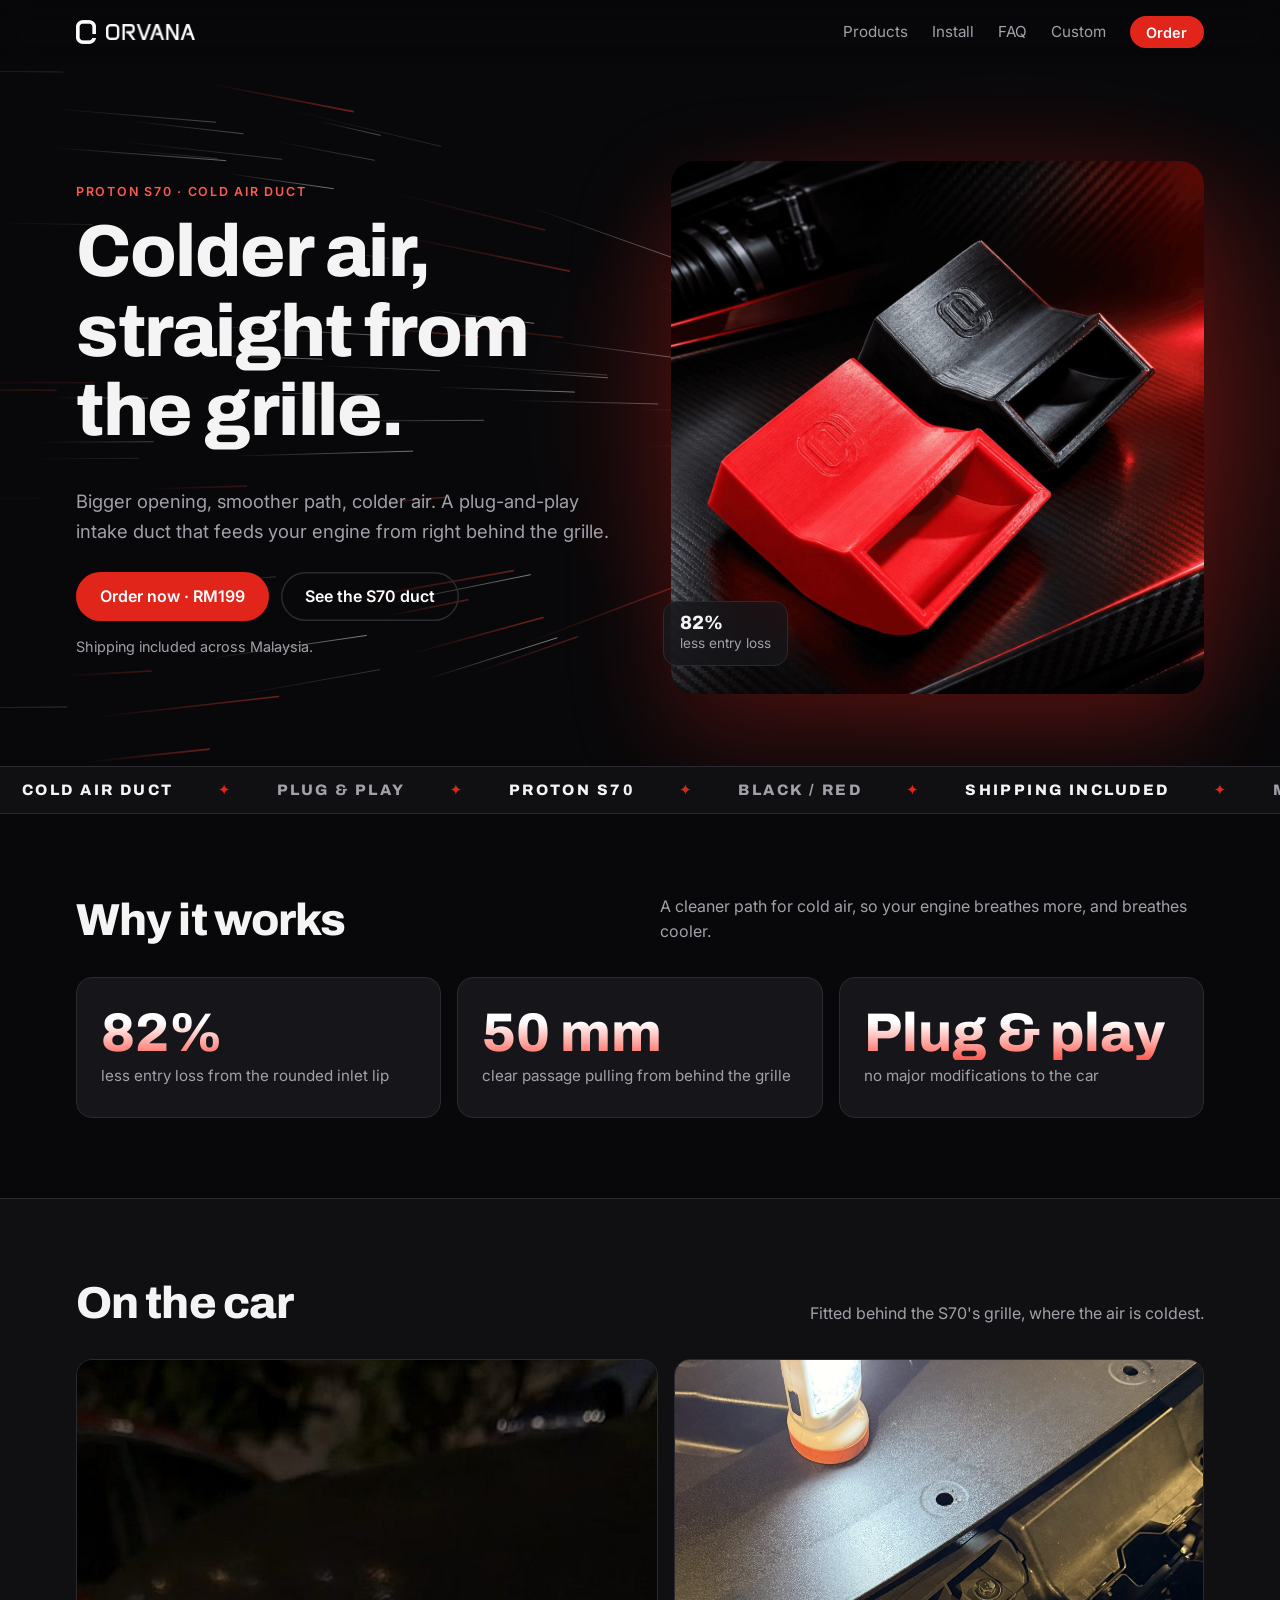
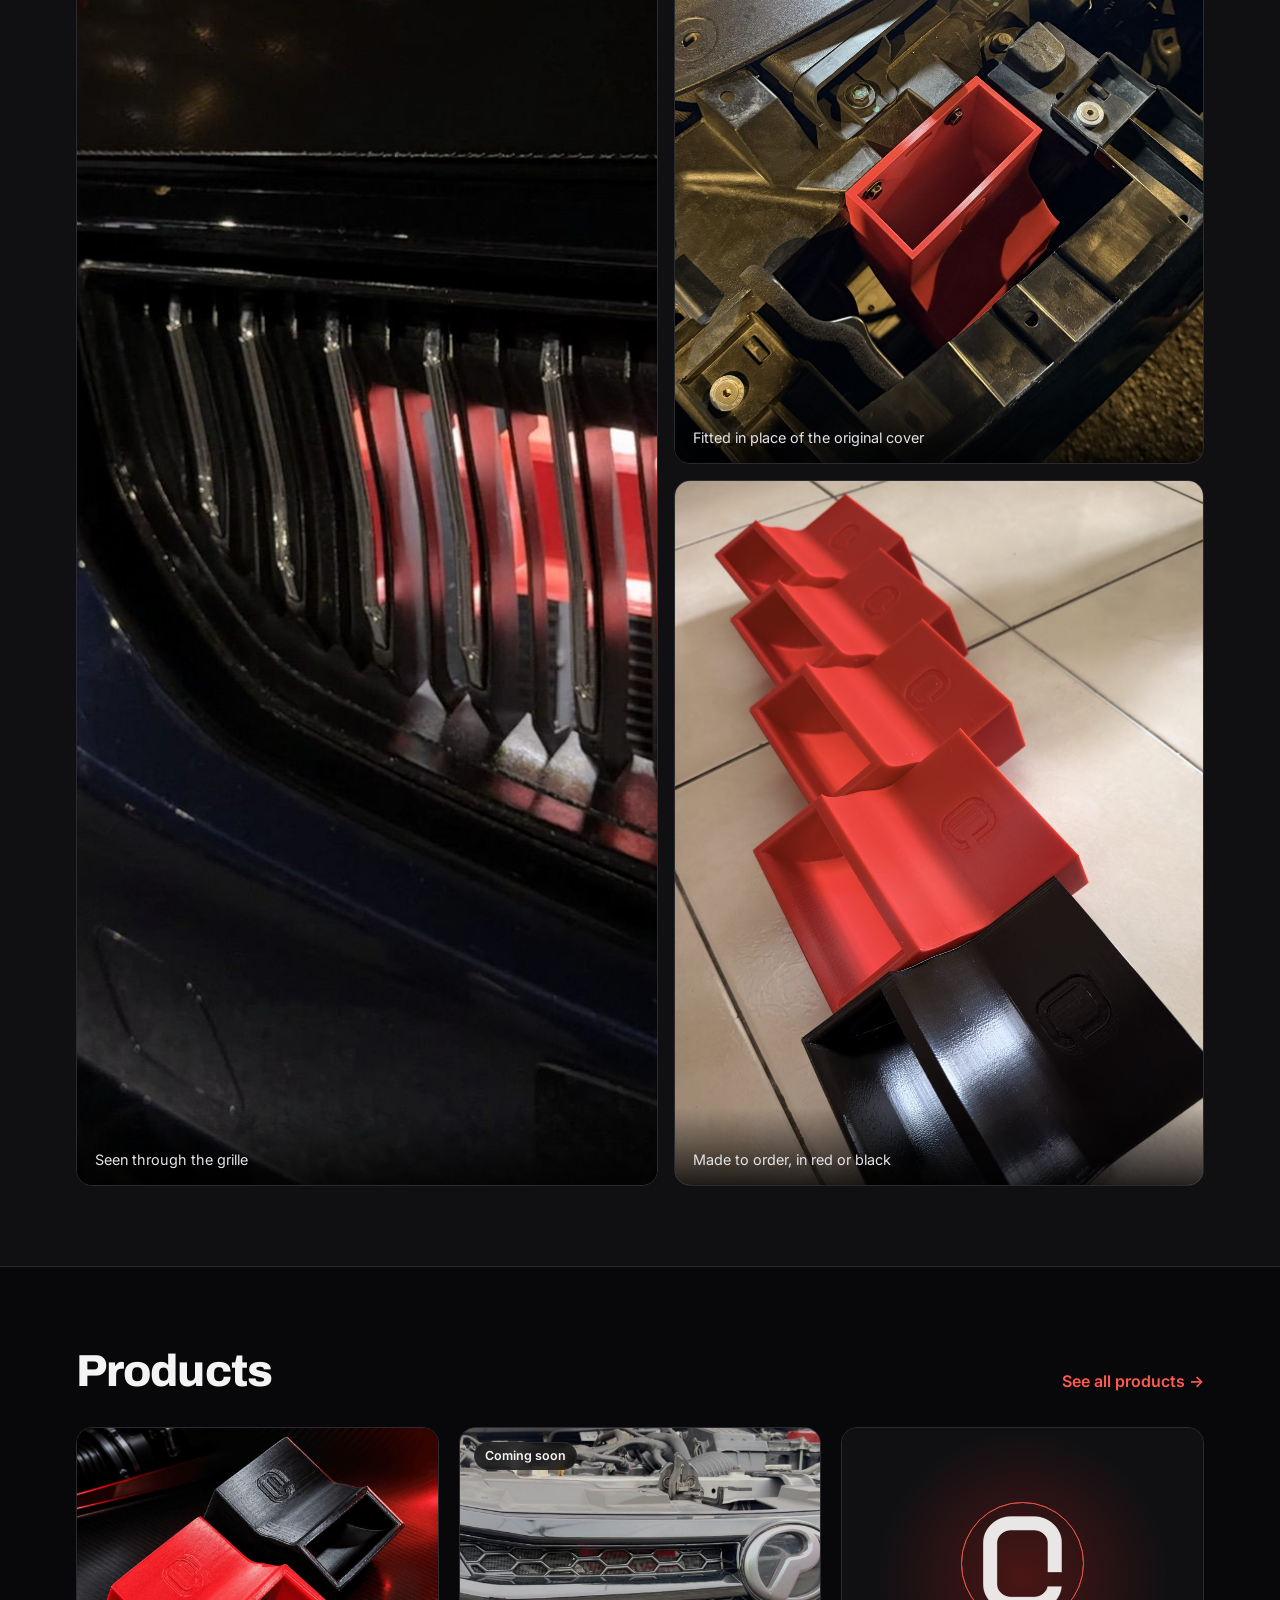
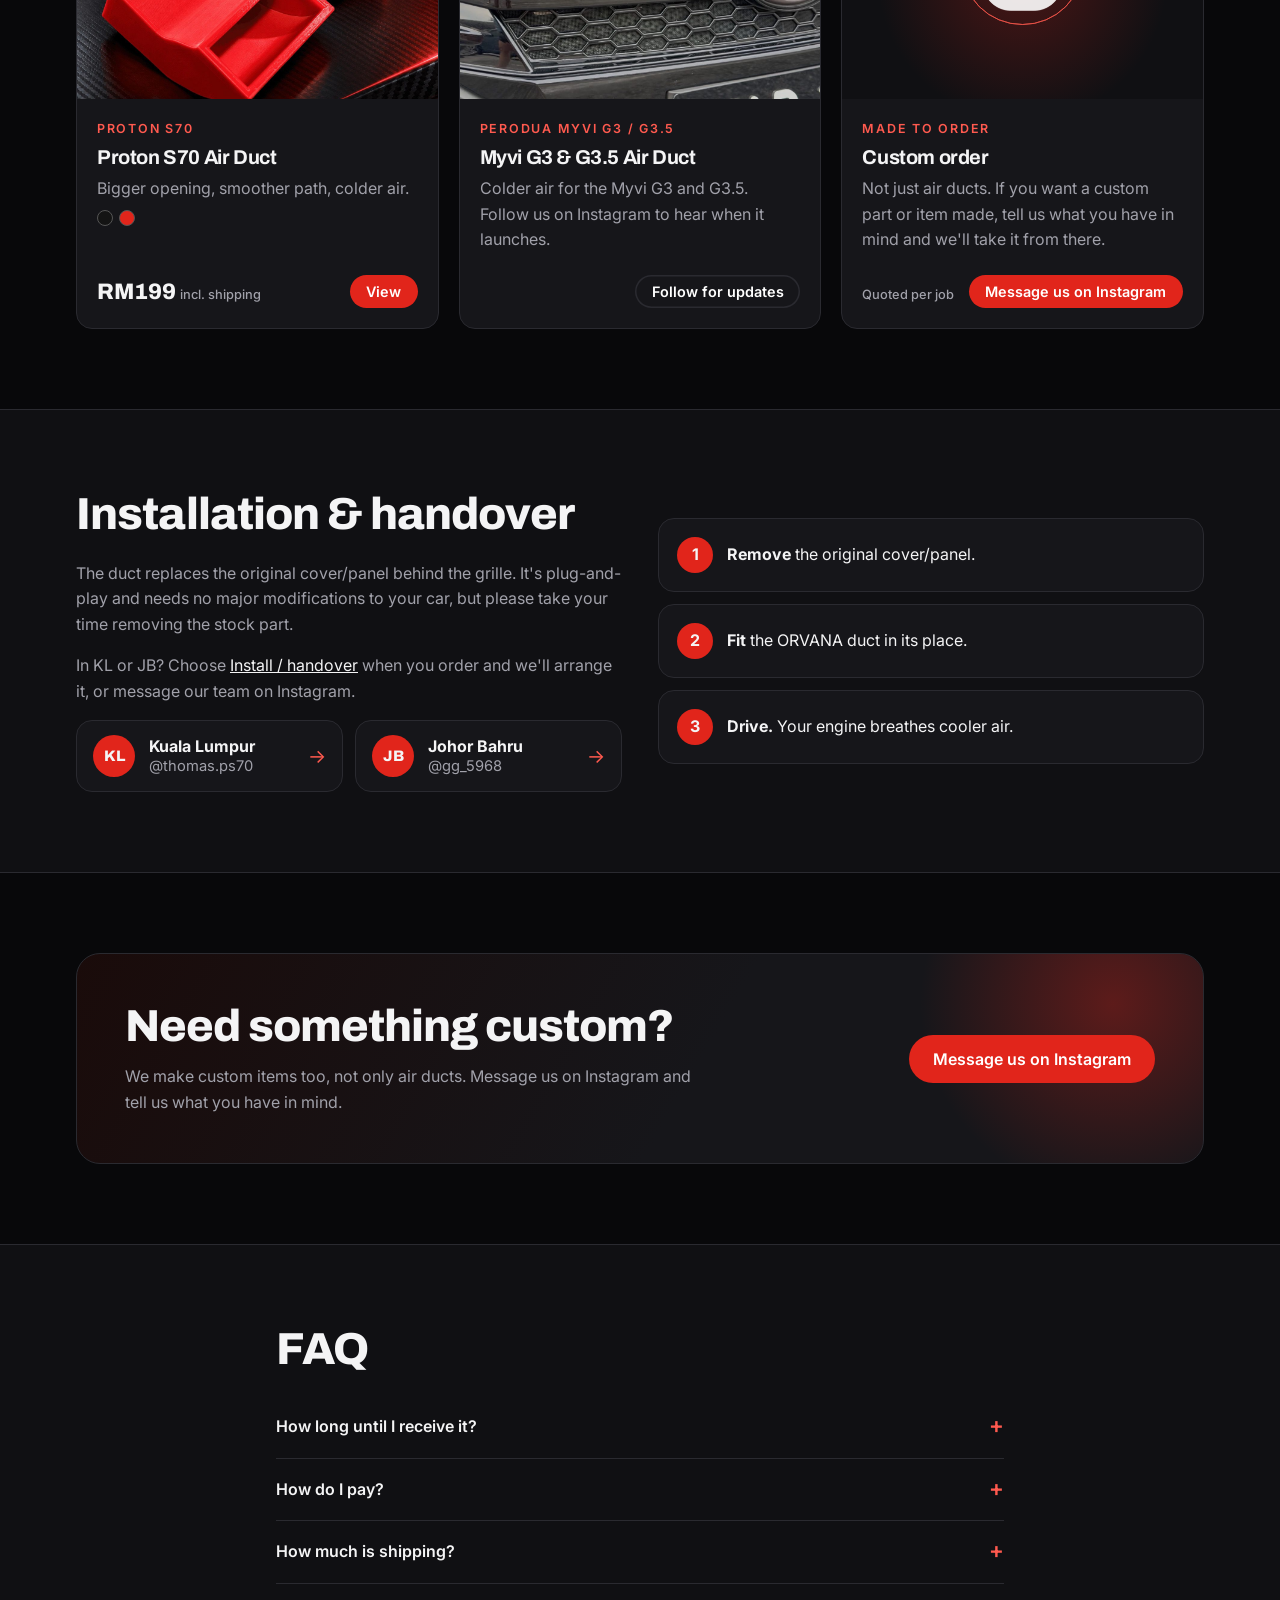
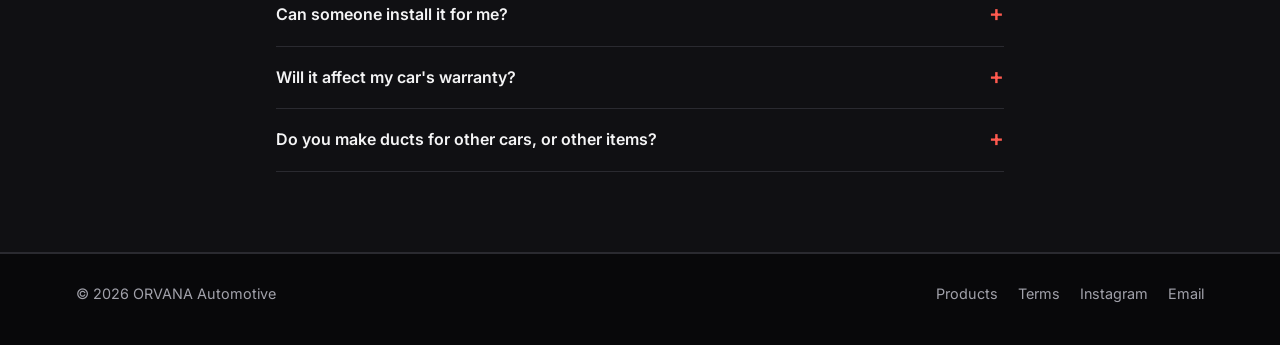
==== public/index.html @ 96501885 "Redesign as an animated multi-page site - Split into Home, Products, S70 product page, Order, Terms " ====
<!doctype html>
<html lang="en">
<head>
  <meta charset="utf-8">
  <meta name="viewport" content="width=device-width, initial-scale=1">
  <title>ORVANA — Cold air ducts for your car</title>
  <meta name="description" content="3D-printed cold air ducts. Bigger opening, smoother path, colder air. Proton S70 available now, shipping included across Malaysia.">
  <meta property="og:title" content="ORVANA — Cold air ducts for your car">
  <meta property="og:description" content="Bigger opening, smoother path, colder air. Shipping included across Malaysia.">
  <meta property="og:url" content="https://orvana.pages.dev/">
  <meta property="og:image" content="https://orvana.pages.dev/assets/img/s70-studio.jpg">
  <meta property="og:type" content="website">
  <meta name="theme-color" content="#08080a">
  <link rel="icon" href="assets/img/favicon.png" type="image/png">
  <link rel="apple-touch-icon" href="assets/img/apple-touch-icon.png">
  <link rel="preconnect" href="https://fonts.googleapis.com">
  <link rel="preconnect" href="https://fonts.gstatic.com" crossorigin>
  <link href="https://fonts.googleapis.com/css2?family=Archivo:wght@400;600;800&family=Inter:wght@400;500;600&display=swap" rel="stylesheet">
  <link rel="stylesheet" href="assets/css/style.css">
</head>
<body data-page="home">
  <header class="site-header" id="site-header"></header>

  <main>
    <section class="hero">
      <canvas id="airflow" aria-hidden="true"></canvas>
      <div class="wrap hero-inner">
        <div class="hero-copy">
          <p class="eyebrow">Proton S70 · Cold Air Duct</p>
          <h1><span class="line"><span>Colder air,</span></span><span class="line"><span>straight from the grille.</span></span></h1>
          <p class="lede">Bigger opening, smoother path, colder air. A plug-and-play intake duct that feeds your engine from right behind the grille.</p>
          <div class="hero-actions">
            <a href="order.html" class="btn" data-price="Order now · {price}">Order now</a>
            <a href="s70-air-duct.html" class="btn btn-ghost">See the S70 duct</a>
          </div>
          <p class="hero-note">Shipping included across Malaysia.</p>
        </div>
        <div class="hero-media">
          <img src="assets/img/s70-studio.jpg" alt="ORVANA S70 air ducts in red and black" width="1200" height="1200" fetchpriority="high">
          <div class="hero-chip"><strong>82%</strong>less entry loss</div>
        </div>
      </div>
    </section>

    <div class="marquee" aria-hidden="true">
      <div class="marquee-track">
        <span>Cold air duct</span><span>Plug &amp; play</span><span>Proton S70</span><span>Black / Red</span><span>Shipping included</span><span>Myvi G3 &amp; G3.5 soon</span>
        <span>Cold air duct</span><span>Plug &amp; play</span><span>Proton S70</span><span>Black / Red</span><span>Shipping included</span><span>Myvi G3 &amp; G3.5 soon</span>
      </div>
    </div>

    <section class="section">
      <div class="wrap">
        <div class="section-head reveal">
          <h2>Why it works</h2>
          <p>A cleaner path for cold air, so your engine breathes more, and breathes cooler.</p>
        </div>
        <div class="stats-grid">
          <div class="stat reveal"><strong data-count="82" data-suffix="%">82%</strong><span>less entry loss from the rounded inlet lip</span></div>
          <div class="stat reveal"><strong data-count="50" data-suffix=" mm">50 mm</strong><span>clear passage pulling from behind the grille</span></div>
          <div class="stat reveal"><strong>Plug &amp; play</strong><span>no major modifications to the car</span></div>
        </div>
      </div>
    </section>

    <section class="section section-alt">
      <div class="wrap">
        <div class="section-head reveal">
          <h2>On the car</h2>
          <p>Fitted behind the S70's grille, where the air is coldest.</p>
        </div>
        <div class="mosaic">
          <figure class="reveal"><img src="assets/img/s70-grille.jpg" alt="Red ORVANA duct glowing behind a Proton S70 grille at night" loading="lazy"><figcaption>Seen through the grille</figcaption></figure>
          <figure class="reveal"><img src="assets/img/s70-fitted.jpg" alt="Red ORVANA duct fitted behind the grille" loading="lazy"><figcaption>Fitted in place of the original cover</figcaption></figure>
          <figure class="reveal"><img src="assets/img/s70-batch.jpg" alt="A batch of red and black ORVANA ducts" loading="lazy"><figcaption>Made to order, in red or black</figcaption></figure>
        </div>
      </div>
    </section>

    <section class="section">
      <div class="wrap">
        <div class="section-head reveal">
          <h2>Products</h2>
          <a class="text-link" href="products.html">See all products →</a>
        </div>
        <div class="product-list" data-products></div>
      </div>
    </section>

    <section id="install" class="section section-alt">
      <div class="wrap install">
        <div>
          <h2 class="reveal">Installation &amp; handover</h2>
          <p class="reveal">The duct replaces the original cover/panel behind the grille. It's plug-and-play and needs no major modifications to your car, but please take your time removing the stock part.</p>
          <p class="reveal">In KL or JB? Choose <a href="order.html">Install / handover</a> when you order and we'll arrange it, or message our team on Instagram.</p>
          <div class="installers" data-installers></div>
        </div>
        <ol class="steps">
          <li class="reveal"><span><strong>Remove</strong> the original cover/panel.</span></li>
          <li class="reveal"><span><strong>Fit</strong> the ORVANA duct in its place.</span></li>
          <li class="reveal"><span><strong>Drive.</strong> Your engine breathes cooler air.</span></li>
        </ol>
      </div>
    </section>

    <section class="section">
      <div class="wrap">
        <div class="band reveal">
          <div>
            <h2>Need something custom?</h2>
            <p>We make custom items too, not only air ducts. Message us on Instagram and tell us what you have in mind.</p>
          </div>
          <a data-ig-dm href="#" class="btn" target="_blank" rel="noopener">Message us on Instagram</a>
        </div>
      </div>
    </section>

    <section id="faq" class="section section-alt">
      <div class="wrap narrow">
        <h2 class="reveal">FAQ</h2>
        <details class="reveal">
          <summary>How long until I receive it?</summary>
          <p>Every duct is made to order. Please allow up to 5 working days for your order to be prepared and shipped, plus courier time.</p>
        </details>
        <details class="reveal">
          <summary>How do I pay?</summary>
          <p>After you send your order, we'll contact you to confirm it and share payment details. Full payment is needed before we process and ship your order.</p>
        </details>
        <details class="reveal">
          <summary>How much is shipping?</summary>
          <p data-price="Nothing extra — {price} includes shipping anywhere in Malaysia.">Nothing extra — the price includes shipping anywhere in Malaysia.</p>
        </details>
        <details class="reveal">
          <summary>Can someone install it for me?</summary>
          <p>Yes, in KL and JB. Choose <em>Install / handover</em> when you order and we'll arrange it with you. You can also message <a data-installer="KL" href="#">our KL contact</a> or <a data-installer="JB" href="#">our JB contact</a> on Instagram.</p>
        </details>
        <details class="reveal">
          <summary>Will it affect my car's warranty?</summary>
          <p>Installation involves removing an original part, so we can't guarantee your manufacturer warranty remains valid. Please check with your authorised service centre if this is a concern. See our <a href="terms.html">terms</a>.</p>
        </details>
        <details class="reveal">
          <summary>Do you make ducts for other cars, or other items?</summary>
          <p>A Myvi G3 &amp; G3.5 version is on the way. For another car, or any other custom item, <a data-ig-dm href="#" target="_blank" rel="noopener">message us on Instagram</a>.</p>
        </details>
      </div>
    </section>
  </main>

  <footer class="site-footer" id="site-footer"></footer>
  <script type="module" src="assets/js/site.js"></script>
</body>
</html>
---- public/assets/css/style.css ----
:root {
  --bg: #08080a;
  --bg-alt: #101013;
  --card: #16161a;
  --line: #2a2a30;
  --text: #f4f4f5;
  --muted: #a1a1aa;
  --accent: #e1251b;
  --accent-hover: #ff3b2f;
  --accent-text: #ff5a4f; /* brighter red for small text on dark */
  --glow: 225, 37, 27;    /* rgb of the ambient glow; product pages change it per colour */
  --radius: 16px;
  --ease: cubic-bezier(.2, .7, .2, 1);
  --font-display: "Archivo", system-ui, sans-serif;
  --font-body: "Inter", system-ui, sans-serif;
}

*, *::before, *::after { box-sizing: border-box; }
[hidden] { display: none !important; }
html { scroll-behavior: smooth; scroll-padding-top: 76px; }
body {
  margin: 0;
  background: var(--bg);
  color: var(--text);
  font: 16px/1.6 var(--font-body);
  -webkit-font-smoothing: antialiased;
  overflow-x: hidden;
}
img { max-width: 100%; height: auto; display: block; }
a { color: inherit; }
h1, h2, h3 { font-family: var(--font-display); line-height: 1.08; margin: 0 0 .5em; letter-spacing: -.02em; }
h1 { font-size: clamp(2.4rem, 7vw, 4.6rem); font-weight: 800; }
h2 { font-size: clamp(1.8rem, 4.2vw, 2.8rem); font-weight: 800; }
h3 { font-size: 1.25rem; }
h3 a { text-decoration: none; }
p { margin: 0 0 1em; }

.wrap { width: 100%; max-width: 1160px; margin: 0 auto; padding: 0 16px; }
.narrow { max-width: 760px; }
.muted { color: var(--muted); }
.eyebrow { color: var(--accent-text); font-weight: 600; text-transform: uppercase; letter-spacing: .14em; font-size: .78rem; margin: 0 0 .8em; }
.section { padding: 80px 0; position: relative; }
.section-alt { background: var(--bg-alt); border-block: 1px solid var(--line); }
.section-head { display: flex; flex-wrap: wrap; align-items: end; justify-content: space-between; gap: 12px 24px; margin-bottom: 32px; }
.section-head h2 { margin: 0; }
.section-head p { color: var(--muted); margin: 0; max-width: 34em; }
.text-link { color: var(--accent-text); font-weight: 600; text-decoration: none; }
.text-link:hover { text-decoration: underline; }

/* Page-to-page fade (browsers that support it) */
@view-transition { navigation: auto; }
::view-transition-old(root), ::view-transition-new(root) { animation-duration: .28s; }

/* Scroll reveal: only hides things once the script is running */
.ready .reveal { opacity: 0; transform: translateY(26px); transition: opacity .7s var(--ease), transform .7s var(--ease); transition-delay: calc(var(--i, 0) * 80ms); }
.ready .reveal.in { opacity: 1; transform: none; }

/* Buttons */
.btn {
  position: relative; overflow: hidden; isolation: isolate;
  display: inline-flex; align-items: center; justify-content: center; gap: .5em;
  padding: .9em 1.5em; border: 0; border-radius: 999px;
  background: var(--accent); color: #fff; font: 600 1rem var(--font-body);
  text-decoration: none; cursor: pointer;
  transition: background .2s, transform .2s var(--ease), box-shadow .2s;
}
.btn::after { /* light sweep on hover */
  content: ""; position: absolute; inset: 0; z-index: -1;
  background: linear-gradient(110deg, transparent 30%, rgba(255, 255, 255, .28) 50%, transparent 70%);
  transform: translateX(-120%); transition: transform .6s var(--ease);
}
.btn:hover { background: var(--accent-hover); transform: translateY(-2px); box-shadow: 0 10px 30px rgba(225, 37, 27, .35); }
.btn:hover::after { transform: translateX(120%); }
.btn:active { transform: scale(.97); }
.btn-ghost { background: transparent; box-shadow: inset 0 0 0 1.5px var(--line); }
.btn-ghost:hover { background: var(--card); box-shadow: inset 0 0 0 1.5px #55555e; }
.btn-small { padding: .55em 1.15em; font-size: .9rem; }
.btn-block { width: 100%; }
.btn[disabled] { opacity: .5; cursor: not-allowed; transform: none; }

/* Header */
.site-header {
  position: sticky; top: 0; z-index: 20;
  background: rgba(8, 8, 10, .6); backdrop-filter: blur(14px);
  border-bottom: 1px solid transparent; transition: border-color .3s, background .3s;
}
.site-header.scrolled, .site-header.menu-open { border-color: var(--line); background: rgba(8, 8, 10, .9); }
.header-inner { display: flex; align-items: center; justify-content: space-between; height: 64px; }
.brand { display: flex; align-items: center; gap: 10px; text-decoration: none; }
.brand img { height: 24px; width: auto; }
.brand .wordmark { height: 16px; }
.nav { display: flex; align-items: center; gap: 1.5rem; }
.nav a:not(.btn) { position: relative; color: var(--muted); text-decoration: none; font-size: .95rem; transition: color .2s; }
.nav a:not(.btn)::after { content: ""; position: absolute; left: 0; right: 0; bottom: -6px; height: 2px; background: var(--accent); transform: scaleX(0); transform-origin: left; transition: transform .3s var(--ease); }
.nav a:not(.btn):hover, .nav a[aria-current] { color: var(--text); }
.nav a:not(.btn):hover::after, .nav a[aria-current]::after { transform: scaleX(1); }
.menu-btn { display: none; width: 44px; height: 44px; padding: 0; border: 0; background: none; cursor: pointer; position: relative; }
.menu-btn span { position: absolute; left: 11px; right: 11px; height: 2px; background: var(--text); transition: transform .3s var(--ease), top .3s var(--ease); }
.menu-btn span:first-child { top: 17px; }
.menu-btn span:last-child { top: 25px; }
.menu-open .menu-btn span:first-child { top: 21px; transform: rotate(45deg); }
.menu-open .menu-btn span:last-child { top: 21px; transform: rotate(-45deg); }
@media (max-width: 720px) {
  .menu-btn { display: block; }
  .nav {
    position: absolute; left: 0; right: 0; top: 64px; flex-direction: column; align-items: stretch; gap: 0;
    padding: 8px 16px 20px; background: var(--bg); border-bottom: 1px solid var(--line);
    opacity: 0; transform: translateY(-8px); pointer-events: none; transition: opacity .25s, transform .25s var(--ease);
  }
  .menu-open .nav { opacity: 1; transform: none; pointer-events: auto; }
  .nav a:not(.btn) { padding: 14px 4px; font-size: 1.05rem; border-bottom: 1px solid var(--line); }
  .nav a:not(.btn)::after { display: none; }
  .nav .btn { margin-top: 16px; }
}

/* Hero */
.hero { position: relative; padding: 56px 0 40px; overflow: hidden; }
.hero::before { /* ambient glow behind the product */
  content: ""; position: absolute; inset: -20% -10%; z-index: 0; pointer-events: none;
  background: radial-gradient(ellipse 45% 50% at 74% 50%, rgba(var(--glow), .3), transparent 70%);
  animation: breathe 7s ease-in-out infinite;
}
#airflow { position: absolute; inset: 0; width: 100%; height: 100%; z-index: 0; pointer-events: none; }
.hero-inner { position: relative; z-index: 1; display: grid; gap: 36px; align-items: center; }
@media (min-width: 860px) { .hero-inner { grid-template-columns: 1.05fr 1fr; } .hero { padding: 96px 0 72px; } }
@media (max-width: 859px) { .hero::before { background: radial-gradient(ellipse 70% 35% at 50% 72%, rgba(var(--glow), .3), transparent 70%); } }
.hero h1 .line { display: block; overflow: hidden; }
.hero h1 .line span { display: block; animation: rise .9s var(--ease) both; }
.hero h1 .line:nth-child(2) span { animation-delay: .12s; }
.hero .eyebrow, .hero .lede, .hero-actions, .hero-note { animation: fade-up .8s var(--ease) both; }
.hero .lede { animation-delay: .3s; }
.hero-actions { animation-delay: .42s; }
.hero-note { animation-delay: .52s; }
.lede { color: var(--muted); font-size: 1.15rem; max-width: 32em; }
.hero-actions { display: flex; flex-wrap: wrap; gap: 12px; margin-top: 1.6em; }
.hero-note { color: var(--muted); font-size: .9rem; margin-top: 1em; }
.hero-media { position: relative; animation: pop .9s var(--ease) .15s both; }
.hero-media img { border-radius: 24px; box-shadow: 0 40px 100px rgba(var(--glow), .28); animation: float 6s ease-in-out infinite; }
.hero-chip {
  position: absolute; left: -8px; bottom: 28px; padding: 10px 16px; border-radius: 14px;
  background: rgba(22, 22, 26, .8); backdrop-filter: blur(10px); border: 1px solid var(--line);
  font-size: .85rem; color: var(--muted); animation: float 6s ease-in-out -2s infinite;
}
.hero-chip strong { display: block; color: var(--text); font: 800 1.2rem var(--font-display); }

@keyframes rise { from { transform: translateY(110%); } }
@keyframes fade-up { from { opacity: 0; transform: translateY(18px); } }
@keyframes pop { from { opacity: 0; transform: scale(.94) translateY(20px); } }
@keyframes float { 50% { transform: translateY(-12px); } }
@keyframes breathe { 50% { opacity: .65; transform: scale(1.06); } }
@keyframes marquee { to { transform: translateX(-50%); } }

/* Marquee strip */
.marquee { border-block: 1px solid var(--line); background: var(--bg-alt); overflow: hidden; padding: 14px 0; }
.marquee-track { display: flex; width: max-content; animation: marquee 28s linear infinite; }
.marquee span { padding: 0 22px; font: 800 .95rem var(--font-display); letter-spacing: .16em; text-transform: uppercase; color: var(--muted); white-space: nowrap; }
.marquee span:nth-child(odd) { color: var(--text); }
.marquee span::after { content: "✦"; color: var(--accent); margin-left: 44px; }

/* Stats */
.stats-grid { display: grid; gap: 16px; grid-template-columns: repeat(auto-fit, minmax(220px, 1fr)); }
.stat { padding: 28px 24px; border-radius: var(--radius); background: var(--card); border: 1px solid var(--line); display: flex; flex-direction: column; gap: 4px; }
.stat strong { font: 800 clamp(2.4rem, 5vw, 3.4rem) / 1 var(--font-display); background: linear-gradient(180deg, #fff 30%, var(--accent-text)); -webkit-background-clip: text; background-clip: text; color: transparent; }
.stat span { color: var(--muted); font-size: .95rem; }

/* Photo mosaic */
.mosaic { display: grid; gap: 16px; grid-template-columns: 1fr; }
@media (min-width: 720px) { .mosaic { grid-template-columns: 1.1fr 1fr; grid-template-rows: 1fr 1fr; } .mosaic figure:first-child { grid-row: span 2; } }
.mosaic figure { margin: 0; position: relative; overflow: hidden; border-radius: var(--radius); border: 1px solid var(--line); min-height: 240px; }
.mosaic img { width: 100%; height: 100%; object-fit: cover; transition: transform 1.2s var(--ease); }
.mosaic figure:hover img { transform: scale(1.06); }
.mosaic figcaption { position: absolute; left: 0; right: 0; bottom: 0; padding: 40px 18px 14px; background: linear-gradient(transparent, rgba(0, 0, 0, .8)); font-size: .9rem; color: #e4e4e7; }

/* Product cards */
.product-list { display: grid; gap: 20px; grid-template-columns: repeat(auto-fit, minmax(280px, 1fr)); perspective: 1200px; }
.card { background: var(--card); border: 1px solid var(--line); border-radius: var(--radius); }
.product { position: relative; overflow: hidden; display: flex; flex-direction: column; transition: border-color .3s, box-shadow .3s; }
.product:hover { border-color: #4a4a52; box-shadow: 0 24px 60px rgba(0, 0, 0, .5); }
.ready .tilt.in { transform: rotateX(var(--rx, 0deg)) rotateY(var(--ry, 0deg)); transition: transform .25s ease-out, opacity .7s var(--ease), border-color .3s, box-shadow .3s; }
.tilt::after { /* highlight that follows the pointer */
  content: ""; position: absolute; inset: 0; pointer-events: none; opacity: 0; transition: opacity .3s;
  background: radial-gradient(420px circle at var(--gx, 50%) var(--gy, 50%), rgba(255, 255, 255, .09), transparent 60%);
}
.tilt.tilting::after { opacity: 1; }
.product-img { position: relative; display: block; aspect-ratio: 4 / 3; background: var(--bg-alt); overflow: hidden; }
.product-img img { width: 100%; height: 100%; object-fit: cover; transition: transform .9s var(--ease); }
.product:hover .product-img img { transform: scale(1.05); }
.product-body { padding: 20px; display: flex; flex-direction: column; gap: 8px; flex: 1; }
.product-body .eyebrow { margin: 0; }
.product-body h3 { margin: 0; }
.product-body p:not(.eyebrow) { color: var(--muted); margin: 0; }
.product-meta { display: flex; flex-wrap: wrap; justify-content: space-between; align-items: center; gap: 10px; margin-top: auto; padding-top: 14px; }
.price { font: 800 1.4rem var(--font-display); }
.price small { font: 500 .8rem var(--font-body); color: var(--muted); }
.badge { display: inline-block; padding: .25em .8em; border-radius: 999px; background: rgba(8, 8, 10, .75); backdrop-filter: blur(6px); border: 1px solid var(--line); color: var(--text); font-size: .78rem; font-weight: 600; }
.badge-float { position: absolute; top: 14px; left: 14px; }
.dots { display: flex; gap: 6px; }
.dots span { width: 16px; height: 16px; border-radius: 50%; border: 1px solid #555; }

.custom-art { display: grid; place-items: center; background: radial-gradient(circle at 50% 55%, rgba(225, 37, 27, .28), transparent 62%), var(--bg-alt); }
.custom-art img { width: 22% !important; height: auto !important; object-fit: contain !important; opacity: .9; transform: none !important; }
.custom-art i { position: absolute; width: 34%; aspect-ratio: 1; border-radius: 50%; border: 1px solid rgba(255, 90, 79, .5); animation: ring 3.6s ease-out infinite; }
.custom-art i:nth-of-type(2) { animation-delay: 1.2s; }
.custom-art i:nth-of-type(3) { animation-delay: 2.4s; }
@keyframes ring { from { transform: scale(.6); opacity: .9; } to { transform: scale(2.4); opacity: 0; } }

/* Custom-order band */
.band { position: relative; overflow: hidden; border-radius: 24px; padding: 40px 24px; border: 1px solid var(--line); background: linear-gradient(120deg, #1a0b0a, var(--card) 55%); display: grid; gap: 20px; align-items: center; }
@media (min-width: 760px) { .band { grid-template-columns: 1fr auto; padding: 48px; } }
.band::before { content: ""; position: absolute; width: 420px; aspect-ratio: 1; right: -120px; top: -160px; border-radius: 50%; background: radial-gradient(rgba(225, 37, 27, .35), transparent 65%); animation: breathe 6s ease-in-out infinite; }
.band > * { position: relative; }
.band h2 { margin-bottom: .3em; }
.band p { color: var(--muted); margin: 0; max-width: 36em; }

/* Install */
.install { display: grid; gap: 36px; }
@media (min-width: 860px) { .install { grid-template-columns: 1fr 1fr; align-items: center; } }
.install p { color: var(--muted); }
.install p a { color: var(--text); }
.steps { list-style: none; margin: 0; padding: 0; counter-reset: s; display: grid; gap: 12px; }
.steps li { counter-increment: s; display: flex; gap: 14px; align-items: center; padding: 18px; background: var(--card); border: 1px solid var(--line); border-radius: var(--radius); }
.steps li::before { content: counter(s); flex: none; width: 36px; height: 36px; border-radius: 50%; display: grid; place-items: center; background: var(--accent); font-weight: 700; }
.installers { display: grid; gap: 12px; grid-template-columns: repeat(auto-fit, minmax(220px, 1fr)); margin-top: 8px; }
.installer { display: flex; align-items: center; gap: 14px; padding: 14px 16px; text-decoration: none; background: var(--card); border: 1px solid var(--line); border-radius: var(--radius); transition: border-color .2s, transform .3s var(--ease), opacity .7s var(--ease); }
.installer:hover { border-color: var(--accent); }
.installer:hover .installer-go { transform: translateX(4px); }
.installer-area { flex: none; width: 42px; height: 42px; border-radius: 50%; display: grid; place-items: center; background: var(--accent); font: 800 .95rem var(--font-display); }
.installer-text { display: flex; flex-direction: column; color: var(--muted); font-size: .92rem; line-height: 1.35; min-width: 0; overflow-wrap: anywhere; }
.installer-text strong { color: var(--text); font-size: 1rem; }
.installer-go { margin-left: auto; color: var(--accent-text); font-size: 1.2rem; transition: transform .2s; }

/* FAQ */
details { border-bottom: 1px solid var(--line); padding: 18px 0; }
summary { cursor: pointer; font-weight: 600; list-style: none; display: flex; justify-content: space-between; gap: 1em; transition: color .2s; }
summary:hover { color: var(--accent-text); }
summary::-webkit-details-marker { display: none; }
summary::after { content: "+"; color: var(--accent-text); font-size: 1.4rem; line-height: 1; transition: transform .3s var(--ease); }
details[open] summary::after { transform: rotate(45deg); }
details p { color: var(--muted); margin: 10px 0 0; animation: fade-up .4s var(--ease); }
details p a { color: var(--text); }

/* Page headers (Products, Order, Terms) */
.page-head { position: relative; overflow: hidden; padding: 64px 0 24px; }
.page-head::before { content: ""; position: absolute; inset: -40% 20% auto; height: 420px; background: radial-gradient(ellipse, rgba(var(--glow), .22), transparent 70%); pointer-events: none; }
.page-head > * { position: relative; }
.page-head h1 { font-size: clamp(2.2rem, 6vw, 3.6rem); animation: fade-up .8s var(--ease) both; }
.page-head p { color: var(--muted); max-width: 40em; animation: fade-up .8s var(--ease) .12s both; }

/* Product page */
.pdp { display: grid; gap: 36px; padding: 40px 0 72px; }
@media (min-width: 900px) { .pdp { grid-template-columns: 1.05fr 1fr; align-items: start; } .pdp-media { position: sticky; top: 88px; } }
.pdp-main { position: relative; aspect-ratio: 1; border-radius: 24px; overflow: hidden; border: 1px solid var(--line); box-shadow: 0 40px 100px rgba(var(--glow), .22); transition: box-shadow .6s; background: var(--bg-alt); }
.pdp-main img { position: absolute; inset: 0; width: 100%; height: 100%; object-fit: cover; opacity: 0; transition: opacity .5s; }
.pdp-main img.on { opacity: 1; }
.thumbs { display: grid; grid-template-columns: repeat(4, 1fr); gap: 10px; margin-top: 12px; }
.thumbs button { padding: 0; aspect-ratio: 1; border-radius: 12px; overflow: hidden; border: 2px solid transparent; background: none; cursor: pointer; opacity: .6; transition: opacity .2s, border-color .2s; }
.thumbs button[aria-pressed="true"], .thumbs button:hover { opacity: 1; }
.thumbs button[aria-pressed="true"] { border-color: var(--accent); }
.thumbs img { width: 100%; height: 100%; object-fit: cover; }
.pdp-info > * { animation: fade-up .7s var(--ease) both; }
.pdp-info > :nth-child(2) { animation-delay: .06s; }
.pdp-info > :nth-child(3) { animation-delay: .12s; }
.pdp-info > :nth-child(4) { animation-delay: .18s; }
.pdp-info > :nth-child(n+5) { animation-delay: .24s; }
.pdp-info h1 { font-size: clamp(2rem, 5vw, 3.2rem); }
.pdp-price { font: 800 2rem var(--font-display); margin: 0 0 .6em; }
.pdp-price small { font: 500 .9rem var(--font-body); color: var(--muted); }
.pdp-info .lede { font-size: 1.05rem; }
.pdp-actions { display: flex; flex-wrap: wrap; gap: 12px; margin: 1.4em 0; }
.specs { margin: 28px 0 0; border-top: 1px solid var(--line); }
.specs div { display: grid; grid-template-columns: 110px 1fr; gap: 16px; padding: 14px 0; border-bottom: 1px solid var(--line); }
.specs dt { color: var(--muted); font-size: .9rem; }
.specs dd { margin: 0; }

/* Forms */
.order { display: grid; gap: 32px; padding: 24px 0 80px; }
@media (min-width: 900px) { .order { grid-template-columns: 1fr 1.2fr; align-items: start; } .order-aside { position: sticky; top: 88px; } }
.order-aside img { border-radius: var(--radius); border: 1px solid var(--line); aspect-ratio: 16 / 10; object-fit: cover; width: 100%; margin-bottom: 20px; }
.ticks { list-style: none; padding: 0; margin: 0; display: grid; gap: 8px; color: var(--muted); }
.ticks li::before { content: "✓"; color: var(--accent-text); font-weight: 700; margin-right: .6em; }
.form { padding: 20px; }
.form, .form form { display: grid; gap: 18px; }
@media (min-width: 560px) { .form { padding: 28px; } }
fieldset { border: 0; margin: 0; padding: 0; min-width: 0; }
legend, .field > span { display: block; font-weight: 600; font-size: .9rem; margin-bottom: 8px; padding: 0; }
.field small { color: var(--muted); font-weight: 400; }
.row-2 { display: grid; gap: 18px; }
@media (min-width: 560px) { .row-2 { grid-template-columns: 1fr 1fr; } }
input, select, textarea {
  width: 100%; padding: .8em .9em; font: inherit; color: var(--text);
  background: var(--bg); border: 1px solid var(--line); border-radius: 10px; transition: border-color .2s, box-shadow .2s;
}
input:focus, select:focus, textarea:focus { outline: none; border-color: var(--accent); box-shadow: 0 0 0 3px rgba(225, 37, 27, .25); }
button:focus-visible, a:focus-visible, summary:focus-visible { outline: 2px solid var(--accent-text); outline-offset: 3px; border-radius: 6px; }
textarea { resize: vertical; }
.invalid { border-color: var(--accent); }

.swatches, .pills { display: flex; flex-wrap: wrap; gap: 10px; }
.swatch, .pill { position: relative; }
.swatch input, .pill input { position: absolute; opacity: 0; inset: 0; width: 100%; height: 100%; padding: 0; cursor: pointer; }
.swatch label, .pill label {
  display: flex; align-items: center; gap: .55em; padding: .6em 1.05em; cursor: pointer;
  border: 1.5px solid var(--line); border-radius: 999px; font-size: .95rem; user-select: none;
  transition: border-color .2s, background .2s, transform .2s var(--ease);
}
.swatch label:hover, .pill label:hover { border-color: #55555e; }
.swatch i { width: 18px; height: 18px; border-radius: 50%; border: 1px solid #555; }
.swatch input:checked + label, .pill input:checked + label { border-color: var(--accent); background: rgba(225, 37, 27, .14); transform: scale(1.03); }
.swatch input:focus-visible + label, .pill input:focus-visible + label { outline: 2px solid var(--accent-text); outline-offset: 2px; }

.qty { display: flex; border: 1px solid var(--line); border-radius: 10px; overflow: hidden; width: max-content; }
.qty input { width: 56px; text-align: center; border: 0; border-radius: 0; box-shadow: none !important; -moz-appearance: textfield; }
.qty input::-webkit-inner-spin-button, .qty input::-webkit-outer-spin-button { -webkit-appearance: none; }
.qty button { width: 46px; border: 0; background: var(--bg-alt); color: var(--text); font-size: 1.2rem; cursor: pointer; transition: background .2s; }
.qty button:hover { background: var(--line); }

.summary { display: grid; gap: 6px; padding: 16px; background: var(--bg); border-radius: 10px; border: 1px solid var(--line); }
.summary div { display: flex; justify-content: space-between; color: var(--muted); }
.summary .total { color: var(--text); font: 800 1.25rem var(--font-display); padding-top: 8px; border-top: 1px solid var(--line); margin-top: 4px; }
.note { font-size: .82rem; color: var(--muted); margin: 4px 0 0; }
.check { display: flex; gap: 10px; align-items: flex-start; font-size: .92rem; color: var(--muted); }
.check input { width: 18px; height: 18px; margin-top: 3px; flex: none; accent-color: var(--accent); }
.error { color: #ff7a71; margin: 0; font-size: .92rem; }
.error a { color: inherit; font-weight: 600; }
/* Spam trap: hidden from people, filled in by bots */
.hp { position: absolute; left: -9999px; width: 1px; height: 1px; overflow: hidden; }

/* Order confirmation */
.done { text-align: center; padding: 20px 0; }
.done p { color: var(--muted); }
.done strong { color: var(--text); }
.tick { width: 84px; height: 84px; margin: 0 auto 18px; display: block; }
.tick circle { fill: none; stroke: var(--accent); stroke-width: 3; stroke-dasharray: 240; stroke-dashoffset: 240; animation: draw .7s var(--ease) forwards; }
.tick path { fill: none; stroke: #fff; stroke-width: 4; stroke-linecap: round; stroke-linejoin: round; stroke-dasharray: 60; stroke-dashoffset: 60; animation: draw .45s var(--ease) .55s forwards; }
@keyframes draw { to { stroke-dashoffset: 0; } }

/* Terms and Not Found */
.legal { padding: 8px 0 80px; }
.legal h2 { font-size: 1.4rem; margin-top: 1.6em; }
.legal li { color: var(--muted); margin-bottom: .6em; }
.legal a { color: var(--accent-text); }
.notfound { min-height: 62vh; display: grid; place-items: center; text-align: center; padding: 64px 0; }
.notfound .big { font: 800 clamp(6rem, 24vw, 13rem) / .9 var(--font-display); background: linear-gradient(180deg, #fff, var(--accent)); -webkit-background-clip: text; background-clip: text; color: transparent; animation: float 6s ease-in-out infinite; }
.notfound p { color: var(--muted); }

/* Footer */
.site-footer { border-top: 1px solid var(--line); padding: 28px 0 40px; color: var(--muted); font-size: .9rem; }
.footer-inner { display: flex; flex-wrap: wrap; justify-content: space-between; gap: 12px; }
.footer-inner nav { display: flex; flex-wrap: wrap; gap: 1.25rem; }
.footer-inner a { text-decoration: none; transition: color .2s; }
.footer-inner a:hover { color: var(--text); }

/* People who ask their device for less motion get a still page */
@media (prefers-reduced-motion: reduce) {
  html { scroll-behavior: auto; }
  *, *::before, *::after { animation: none !important; transition: none !important; }
  @view-transition { navigation: none; }
}

/* The drawn tick is static when motion is reduced */
@media (prefers-reduced-motion: reduce) { .tick circle, .tick path { stroke-dashoffset: 0; } }
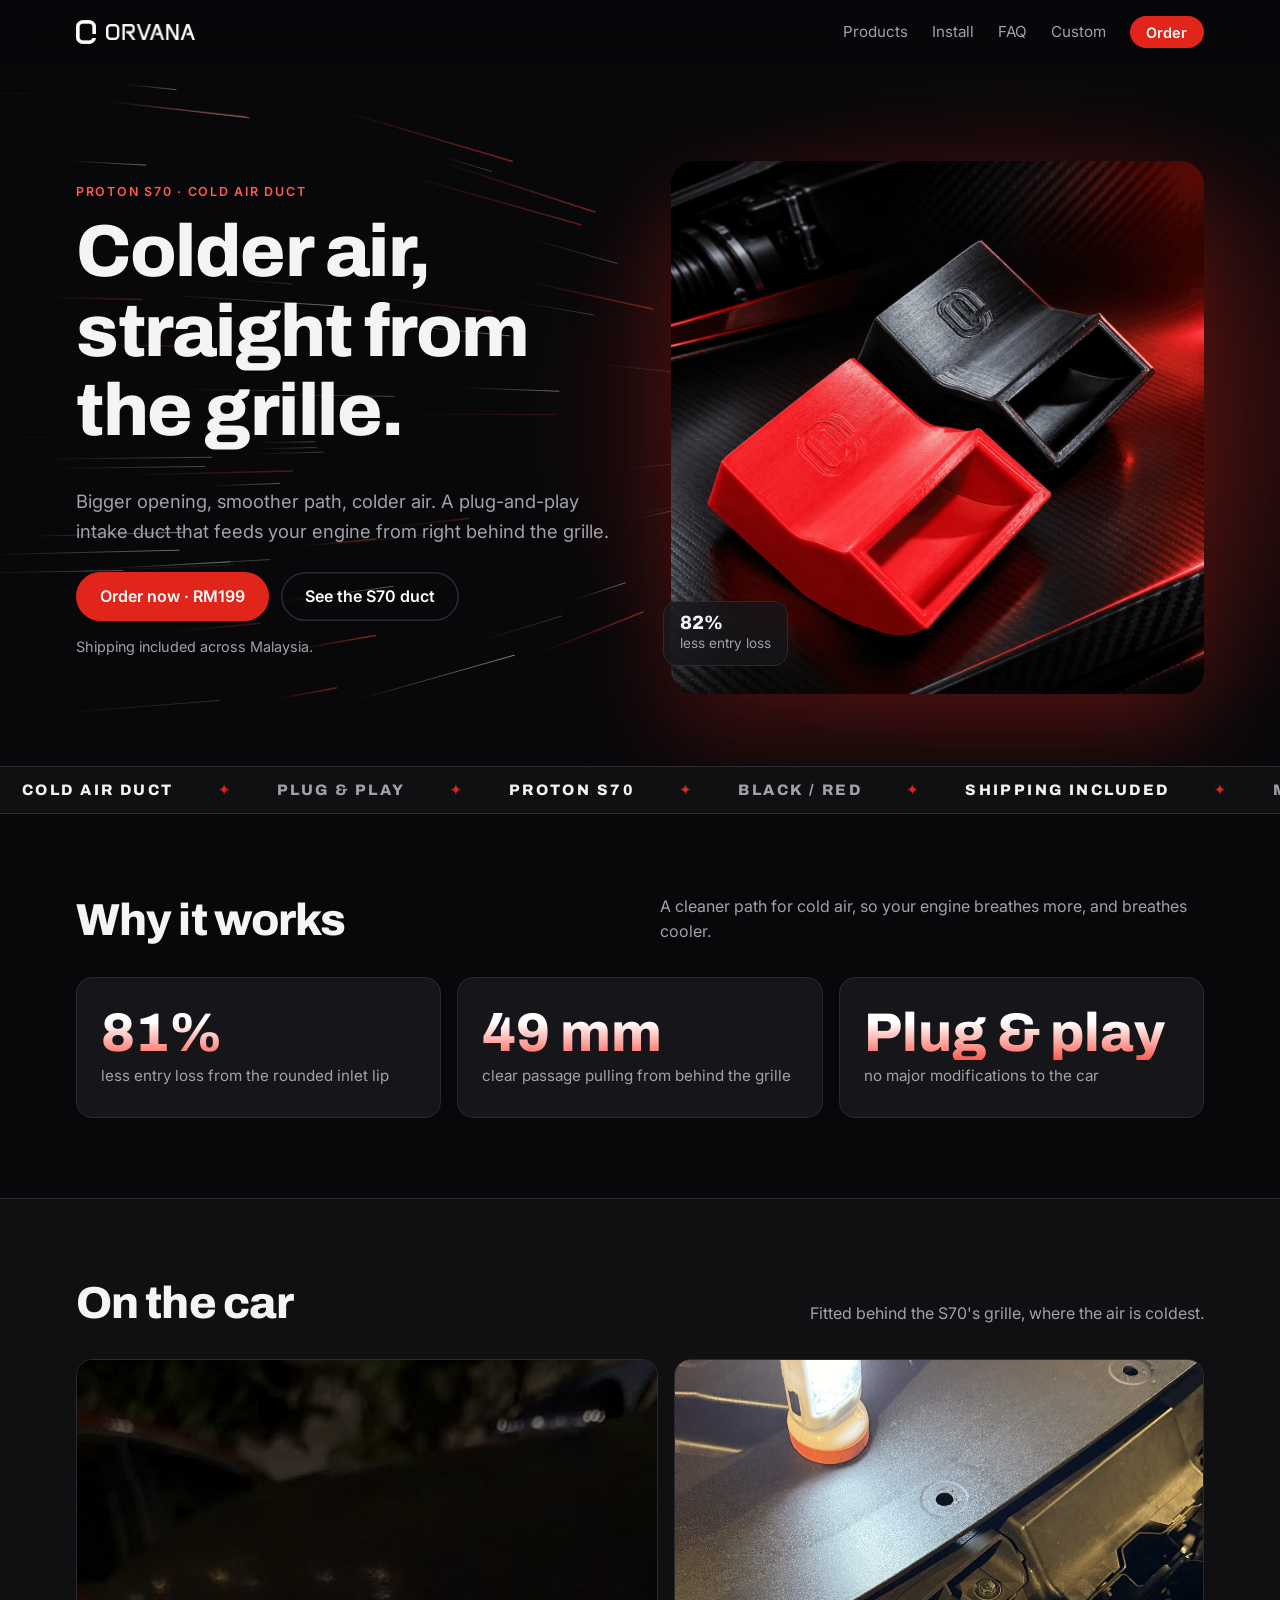
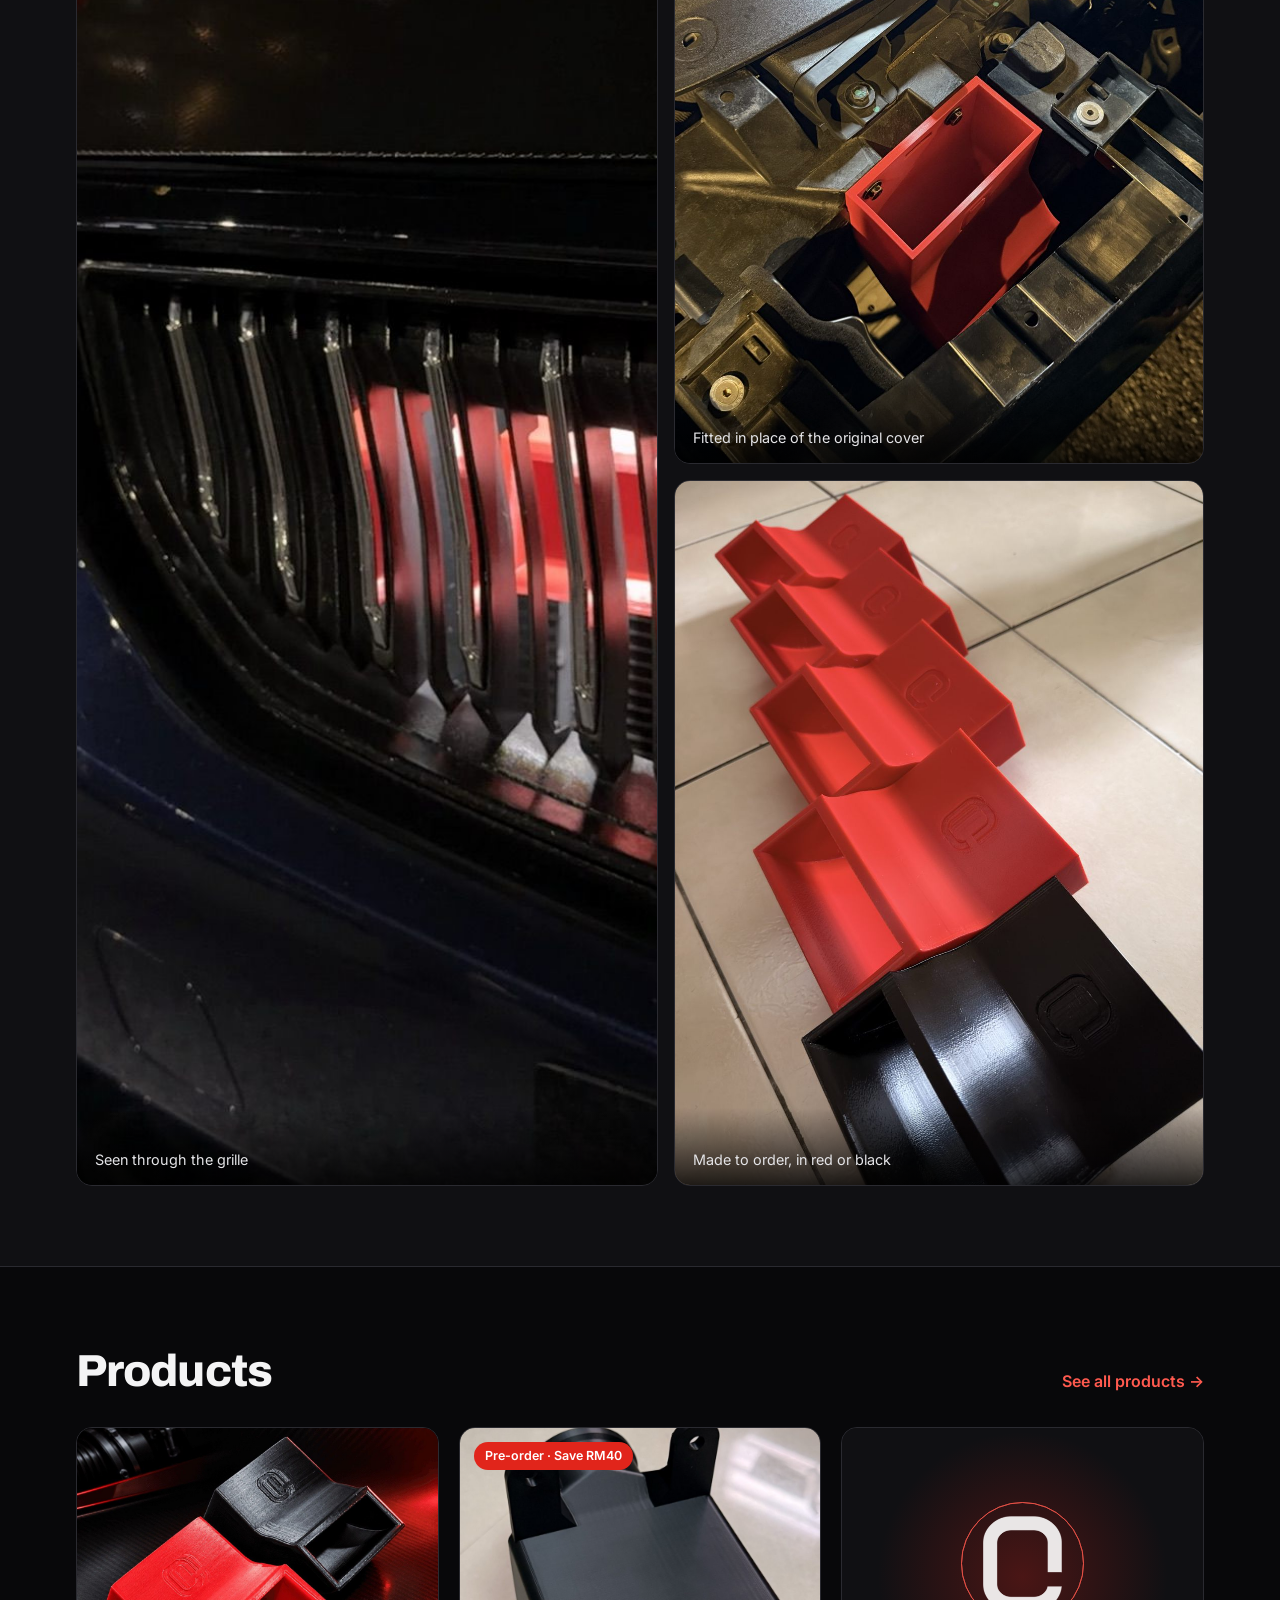
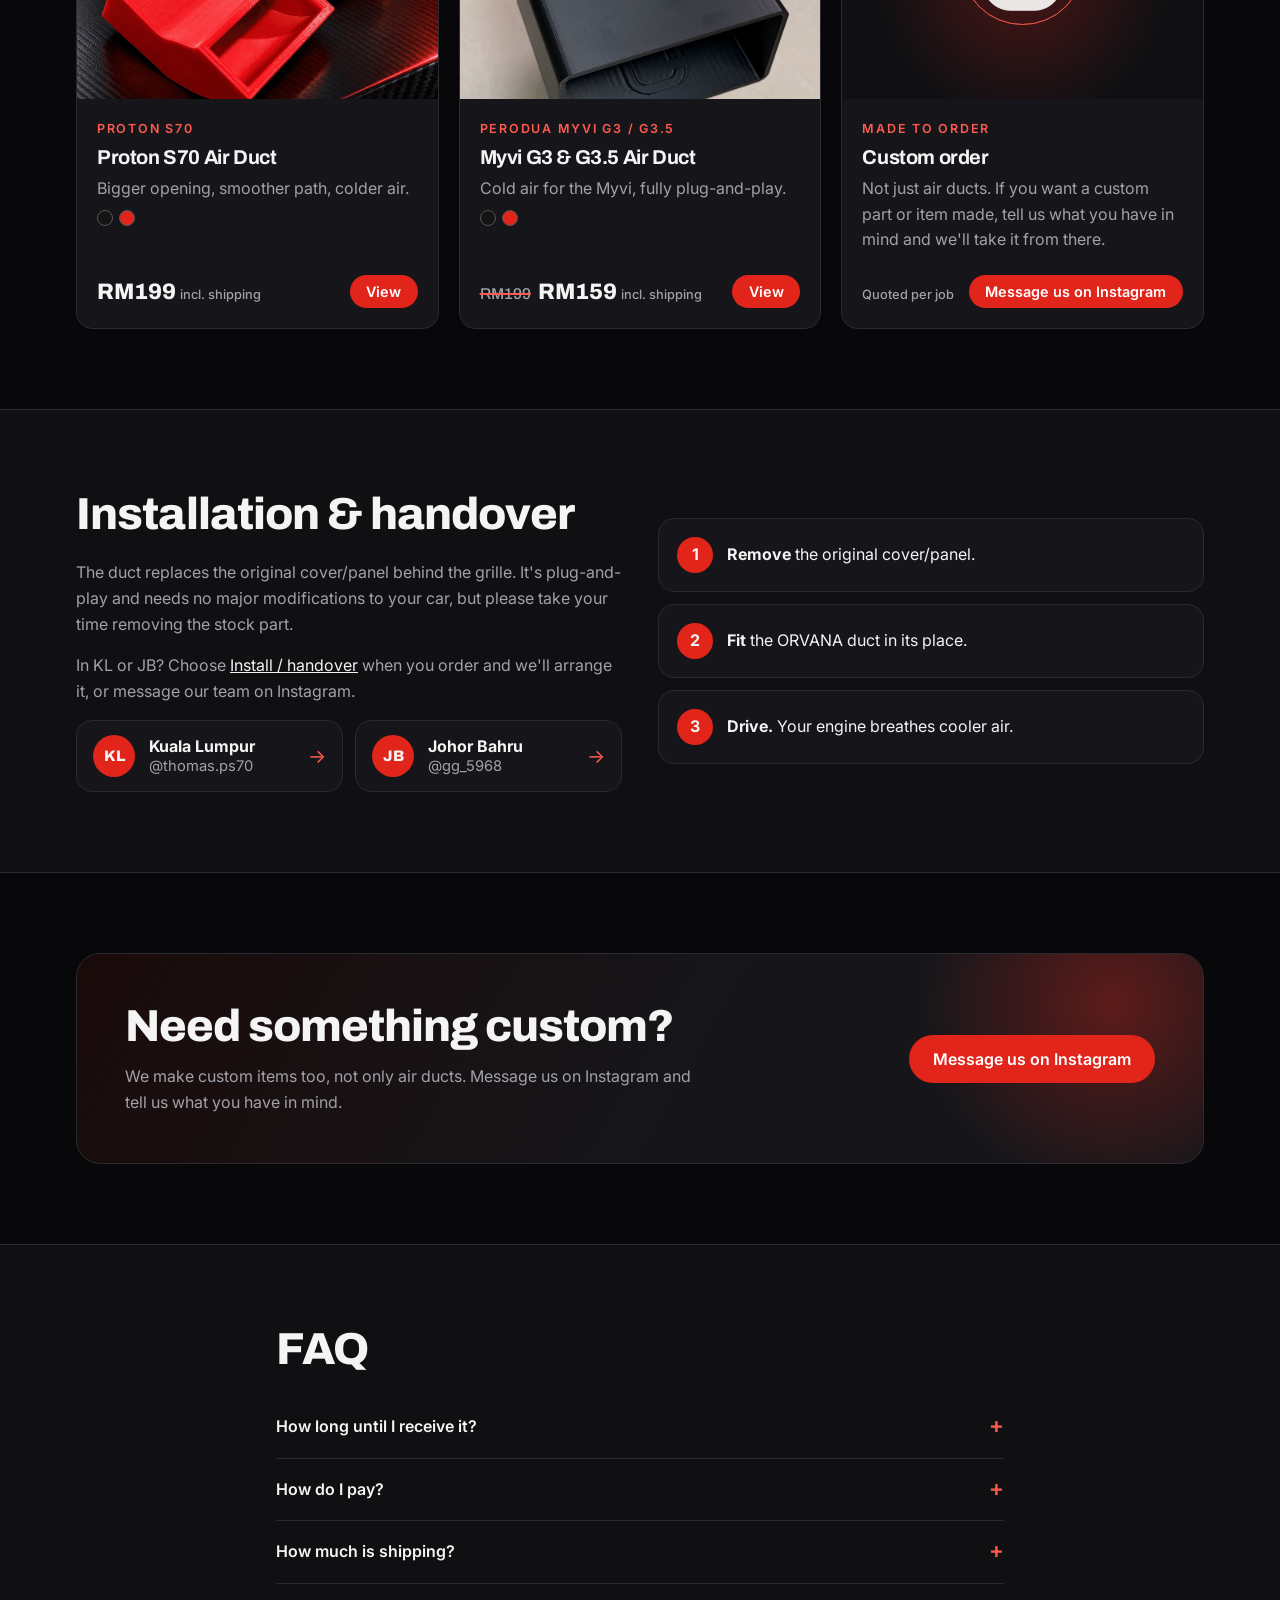
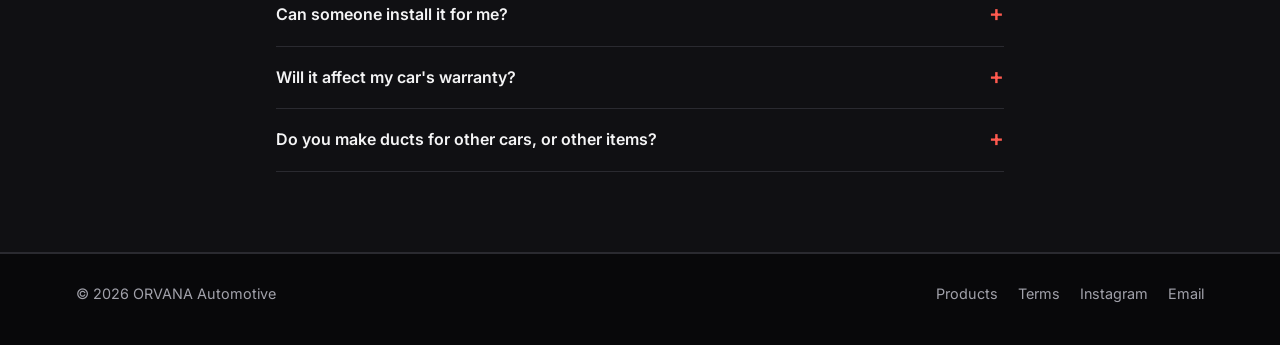
==== commit 46ae16c0: "Open Myvi G3 & G3.5 air duct for pre-order Product page and its own pre-order form, at the RM159 pre" ====
--- a/public/index.html
+++ b/public/index.html
@@ -44,8 +44,8 @@
 
     <div class="marquee" aria-hidden="true">
       <div class="marquee-track">
-        <span>Cold air duct</span><span>Plug &amp; play</span><span>Proton S70</span><span>Black / Red</span><span>Shipping included</span><span>Myvi G3 &amp; G3.5 soon</span>
-        <span>Cold air duct</span><span>Plug &amp; play</span><span>Proton S70</span><span>Black / Red</span><span>Shipping included</span><span>Myvi G3 &amp; G3.5 soon</span>
+        <span>Cold air duct</span><span>Plug &amp; play</span><span>Proton S70</span><span>Black / Red</span><span>Shipping included</span><span>Myvi G3 &amp; G3.5 pre-order</span>
+        <span>Cold air duct</span><span>Plug &amp; play</span><span>Proton S70</span><span>Black / Red</span><span>Shipping included</span><span>Myvi G3 &amp; G3.5 pre-order</span>
       </div>
     </div>
 
@@ -140,7 +140,7 @@
         </details>
         <details class="reveal">
           <summary>Do you make ducts for other cars, or other items?</summary>
-          <p>A Myvi G3 &amp; G3.5 version is on the way. For another car, or any other custom item, <a data-ig-dm href="#" target="_blank" rel="noopener">message us on Instagram</a>.</p>
+          <p>Yes. The <a href="myvi-air-duct.html">Myvi G3 &amp; G3.5 duct</a> is open for pre-order now. For another car, or any other custom item, <a data-ig-dm href="#" target="_blank" rel="noopener">message us on Instagram</a>.</p>
         </details>
       </div>
     </section>
--- a/public/assets/css/style.css
+++ b/public/assets/css/style.css
@@ -194,6 +194,11 @@
 .price small { font: 500 .8rem var(--font-body); color: var(--muted); }
 .badge { display: inline-block; padding: .25em .8em; border-radius: 999px; background: rgba(8, 8, 10, .75); backdrop-filter: blur(6px); border: 1px solid var(--line); color: var(--text); font-size: .78rem; font-weight: 600; }
 .badge-float { position: absolute; top: 14px; left: 14px; }
+.badge-hot { background: var(--accent, #e1251b); border-color: transparent; color: #fff; vertical-align: middle; margin-left: .4em; }
+.badge-float.badge-hot { margin-left: 0; }
+.was { color: var(--muted); font-weight: 500; font-size: .7em; text-decoration-thickness: 2px; text-decoration-color: var(--accent-text); margin-right: .2em; }
+.promo { margin: -.2em 0 1em; padding: .7em 1em; border: 1px solid rgba(225, 37, 27, .45); border-radius: 12px; background: rgba(225, 37, 27, .1); font-size: .92rem; }
+.promo strong { color: var(--accent-text); }
 .dots { display: flex; gap: 6px; }
 .dots span { width: 16px; height: 16px; border-radius: 50%; border: 1px solid #555; }
 
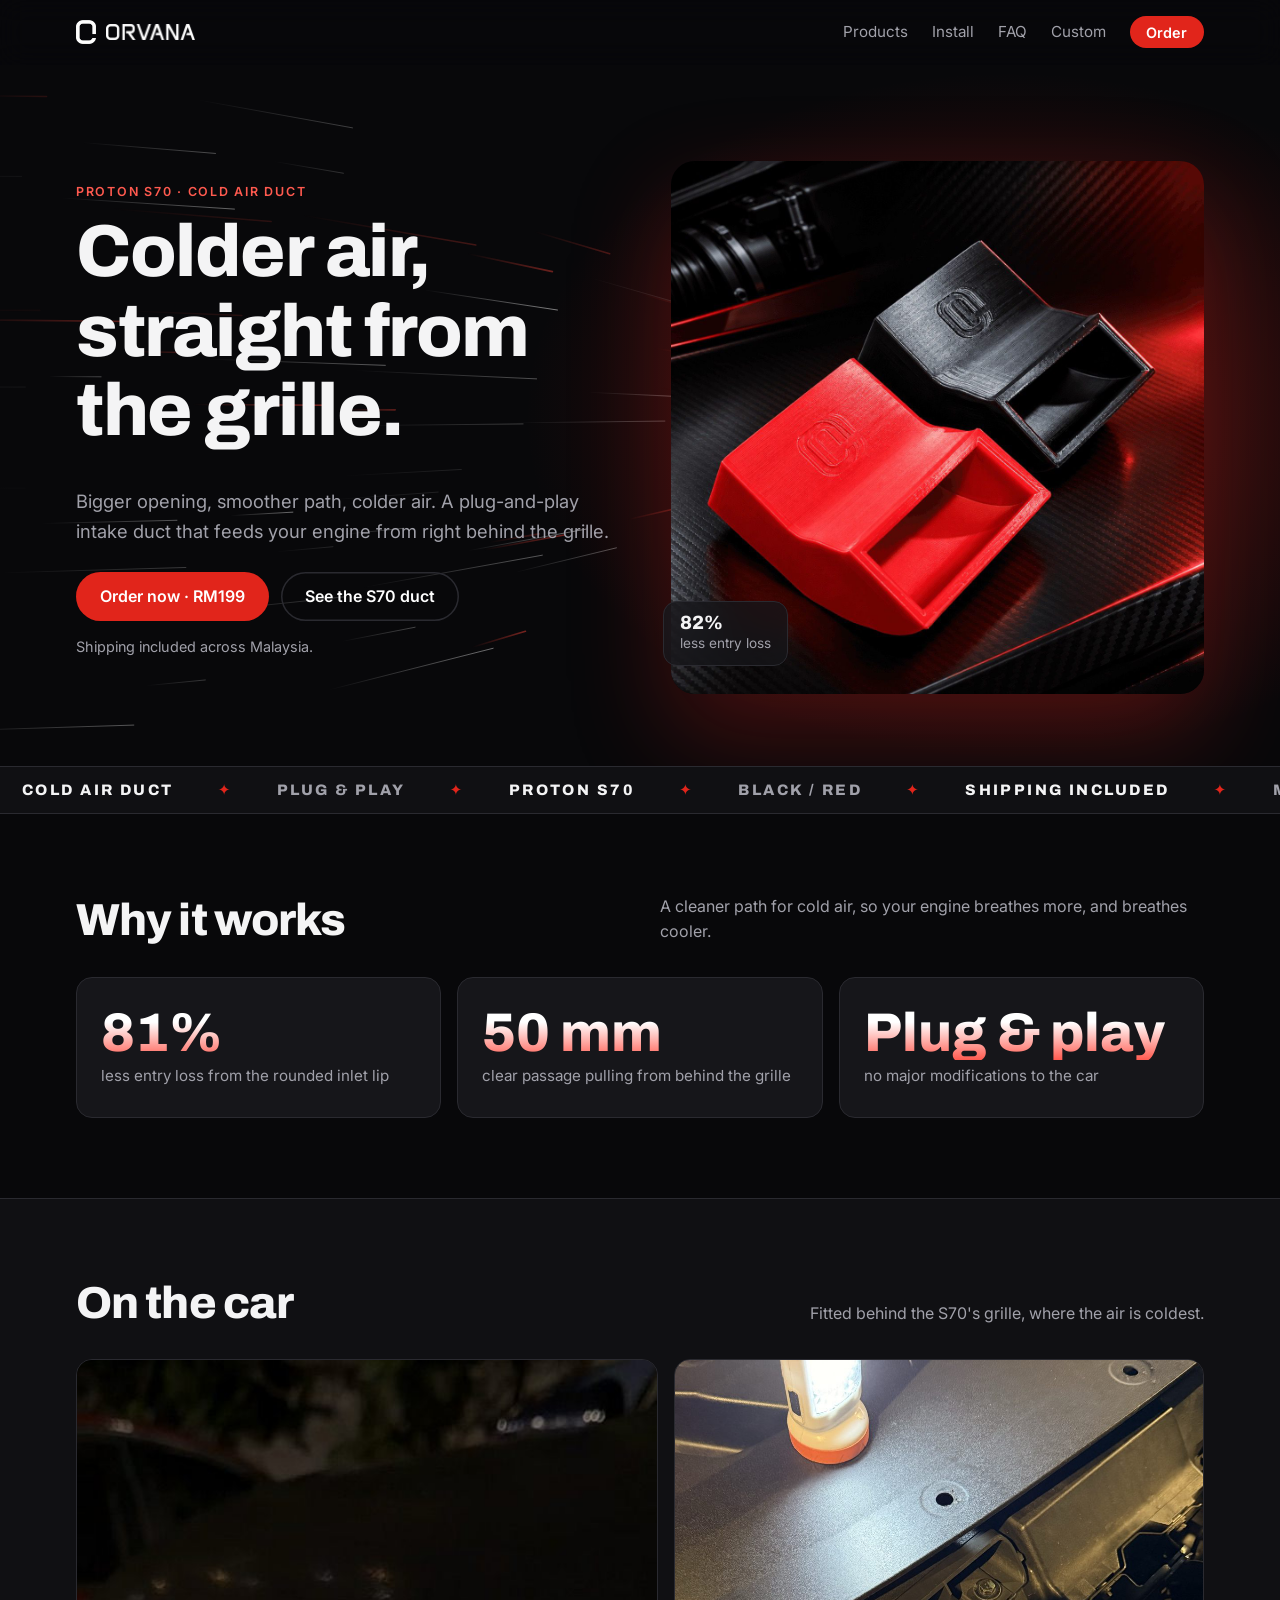
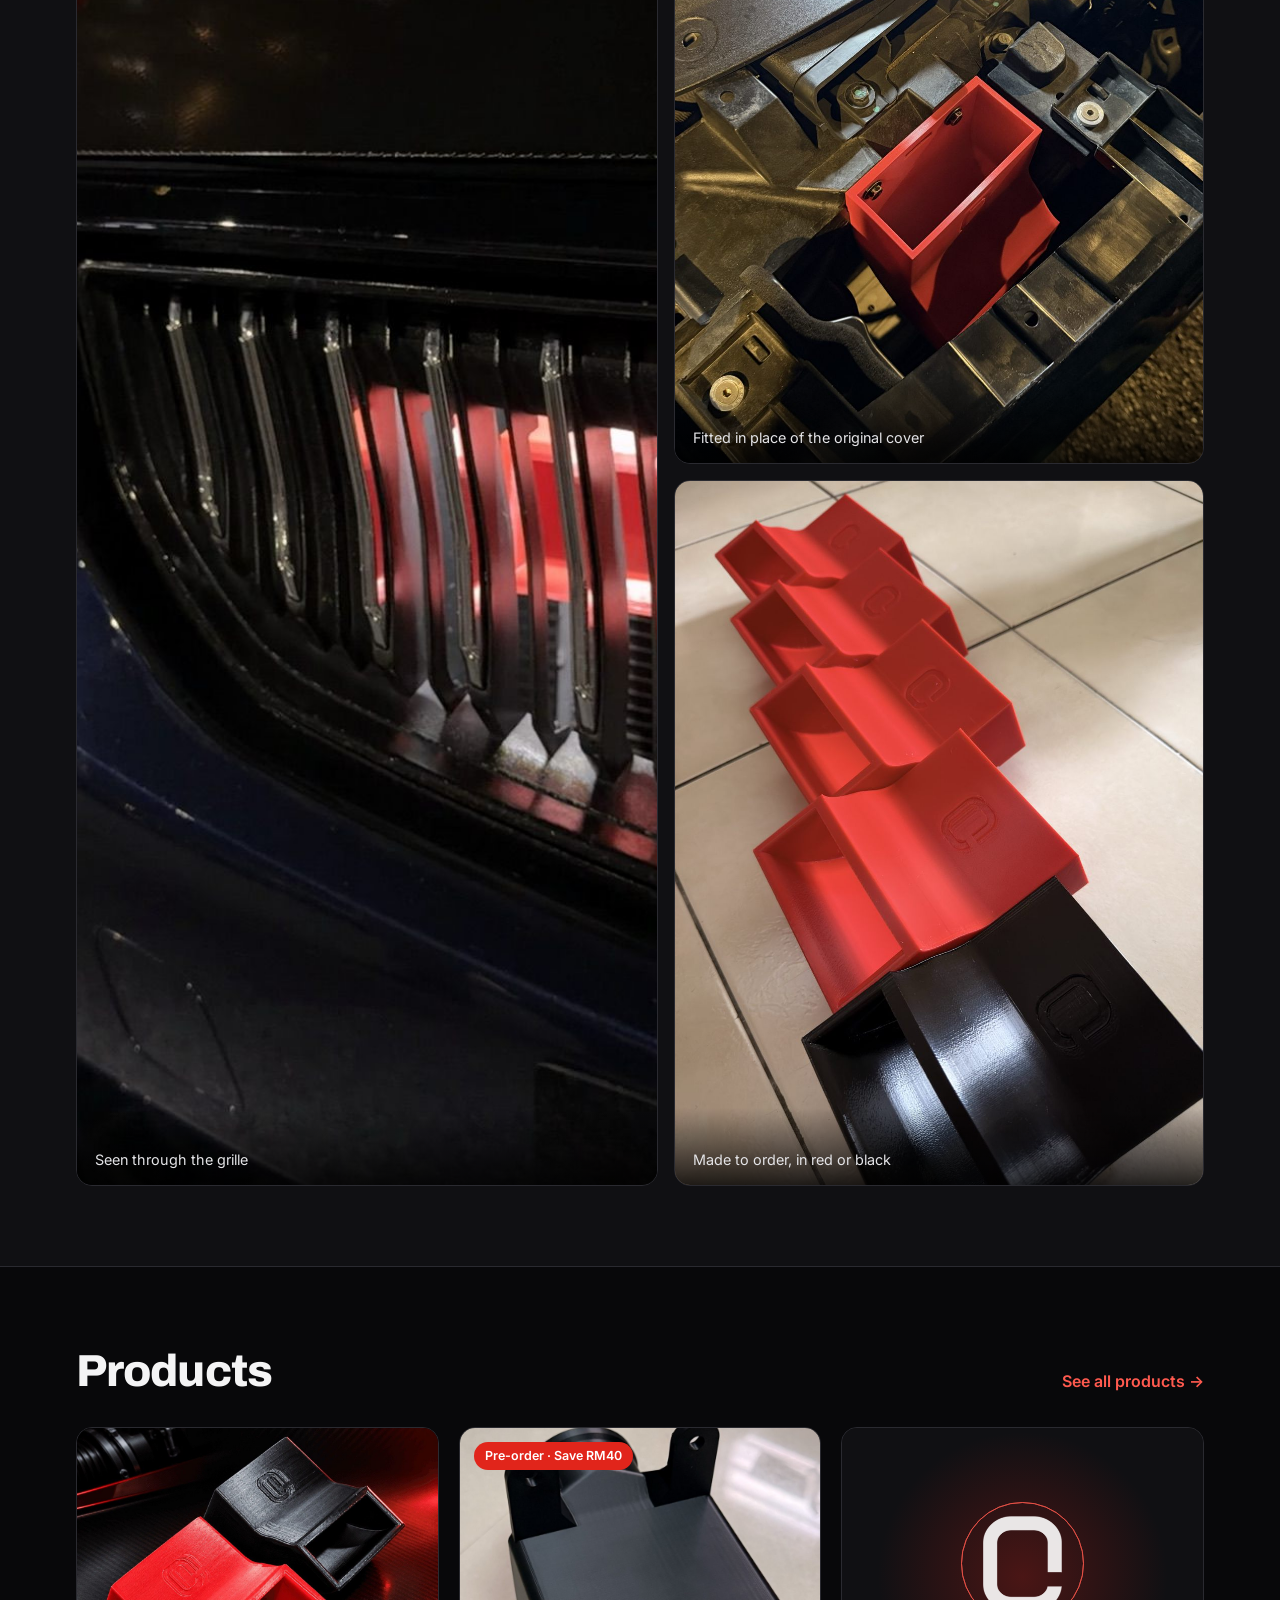
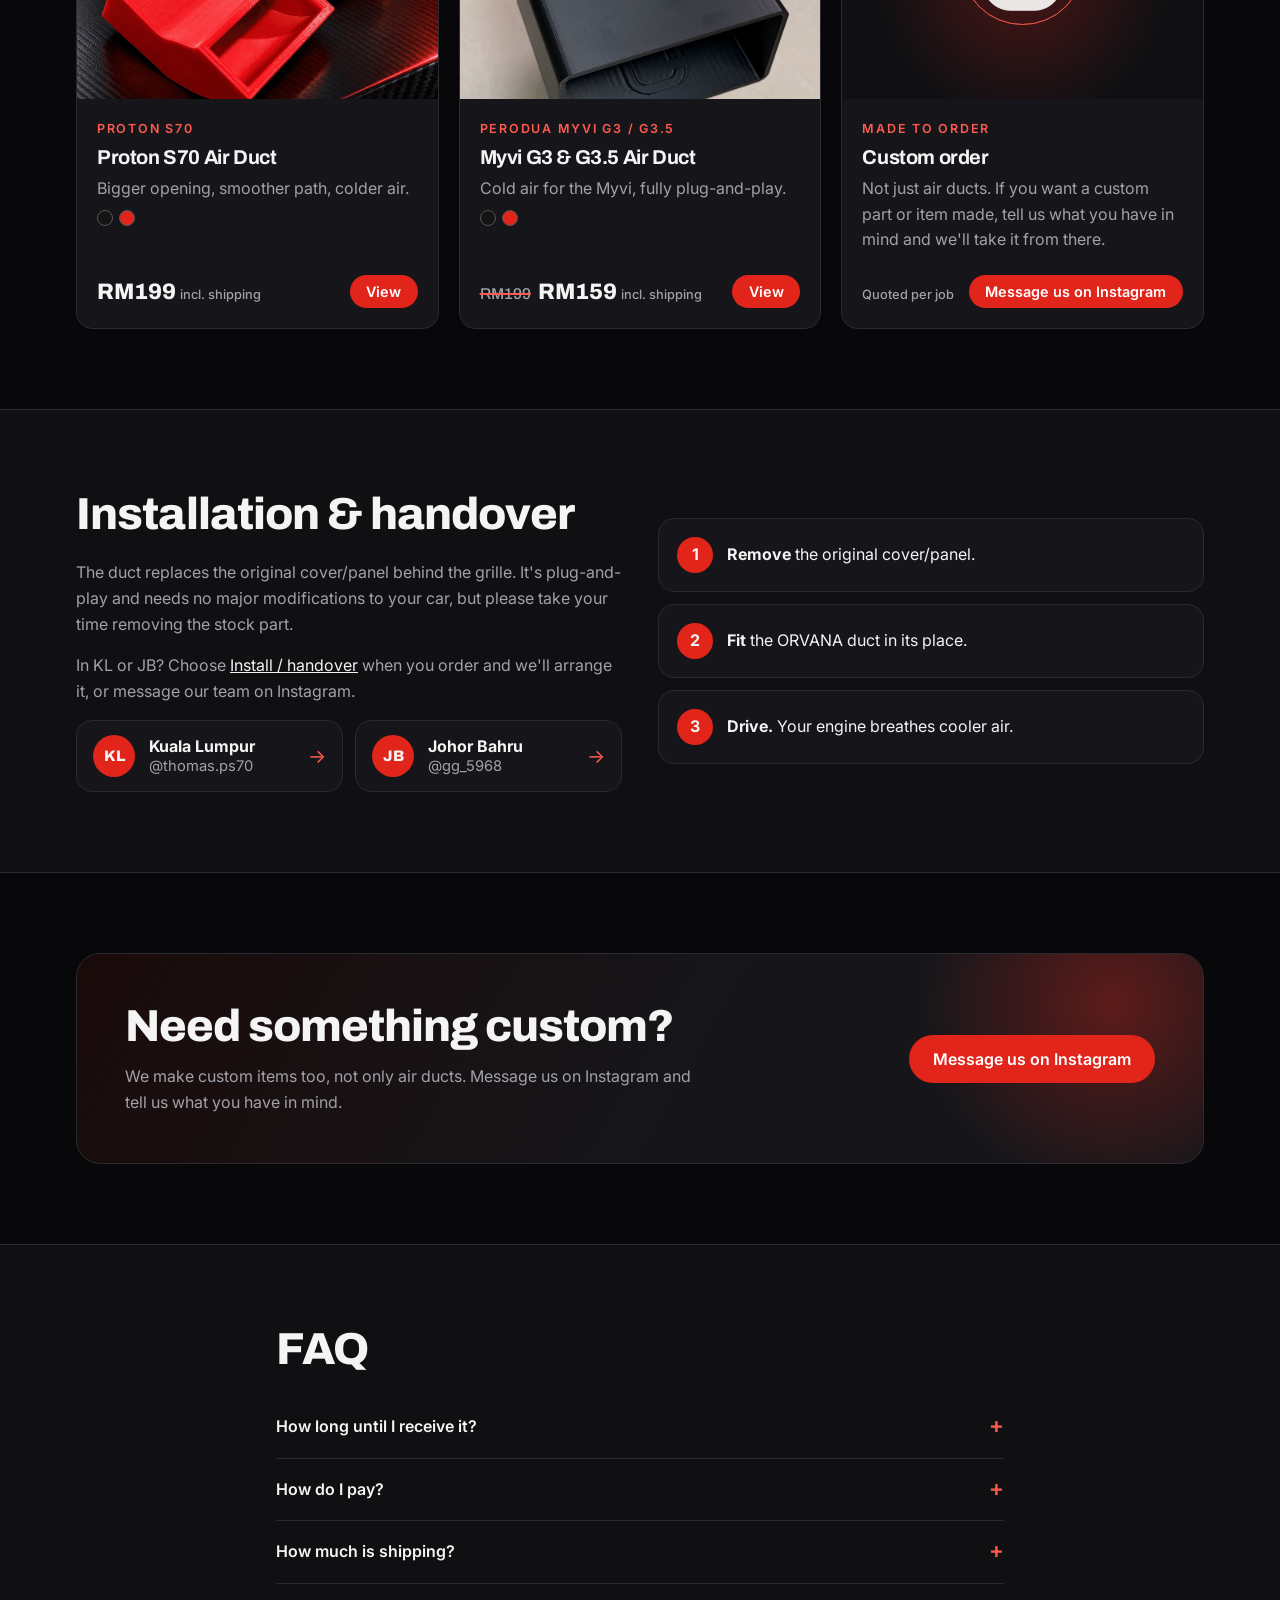
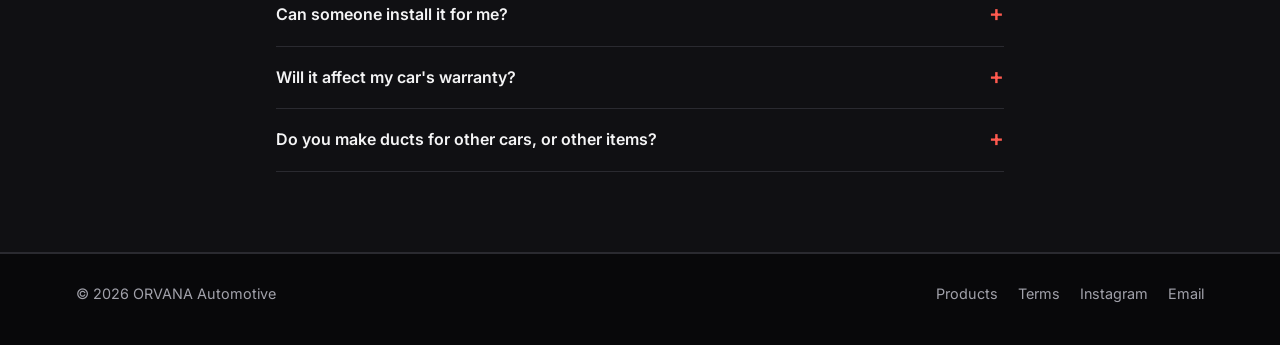
==== commit f58ca7ee: "Ship all orders from December 2026" ====
--- a/public/index.html
+++ b/public/index.html
@@ -120,7 +120,7 @@
         <h2 class="reveal">FAQ</h2>
         <details class="reveal">
           <summary>How long until I receive it?</summary>
-          <p>Every duct is made to order. Please allow up to 5 working days for your order to be prepared and shipped, plus courier time.</p>
+          <p>Every duct is made to order. All orders start shipping in December 2026, plus courier time.</p>
         </details>
         <details class="reveal">
           <summary>How do I pay?</summary>
